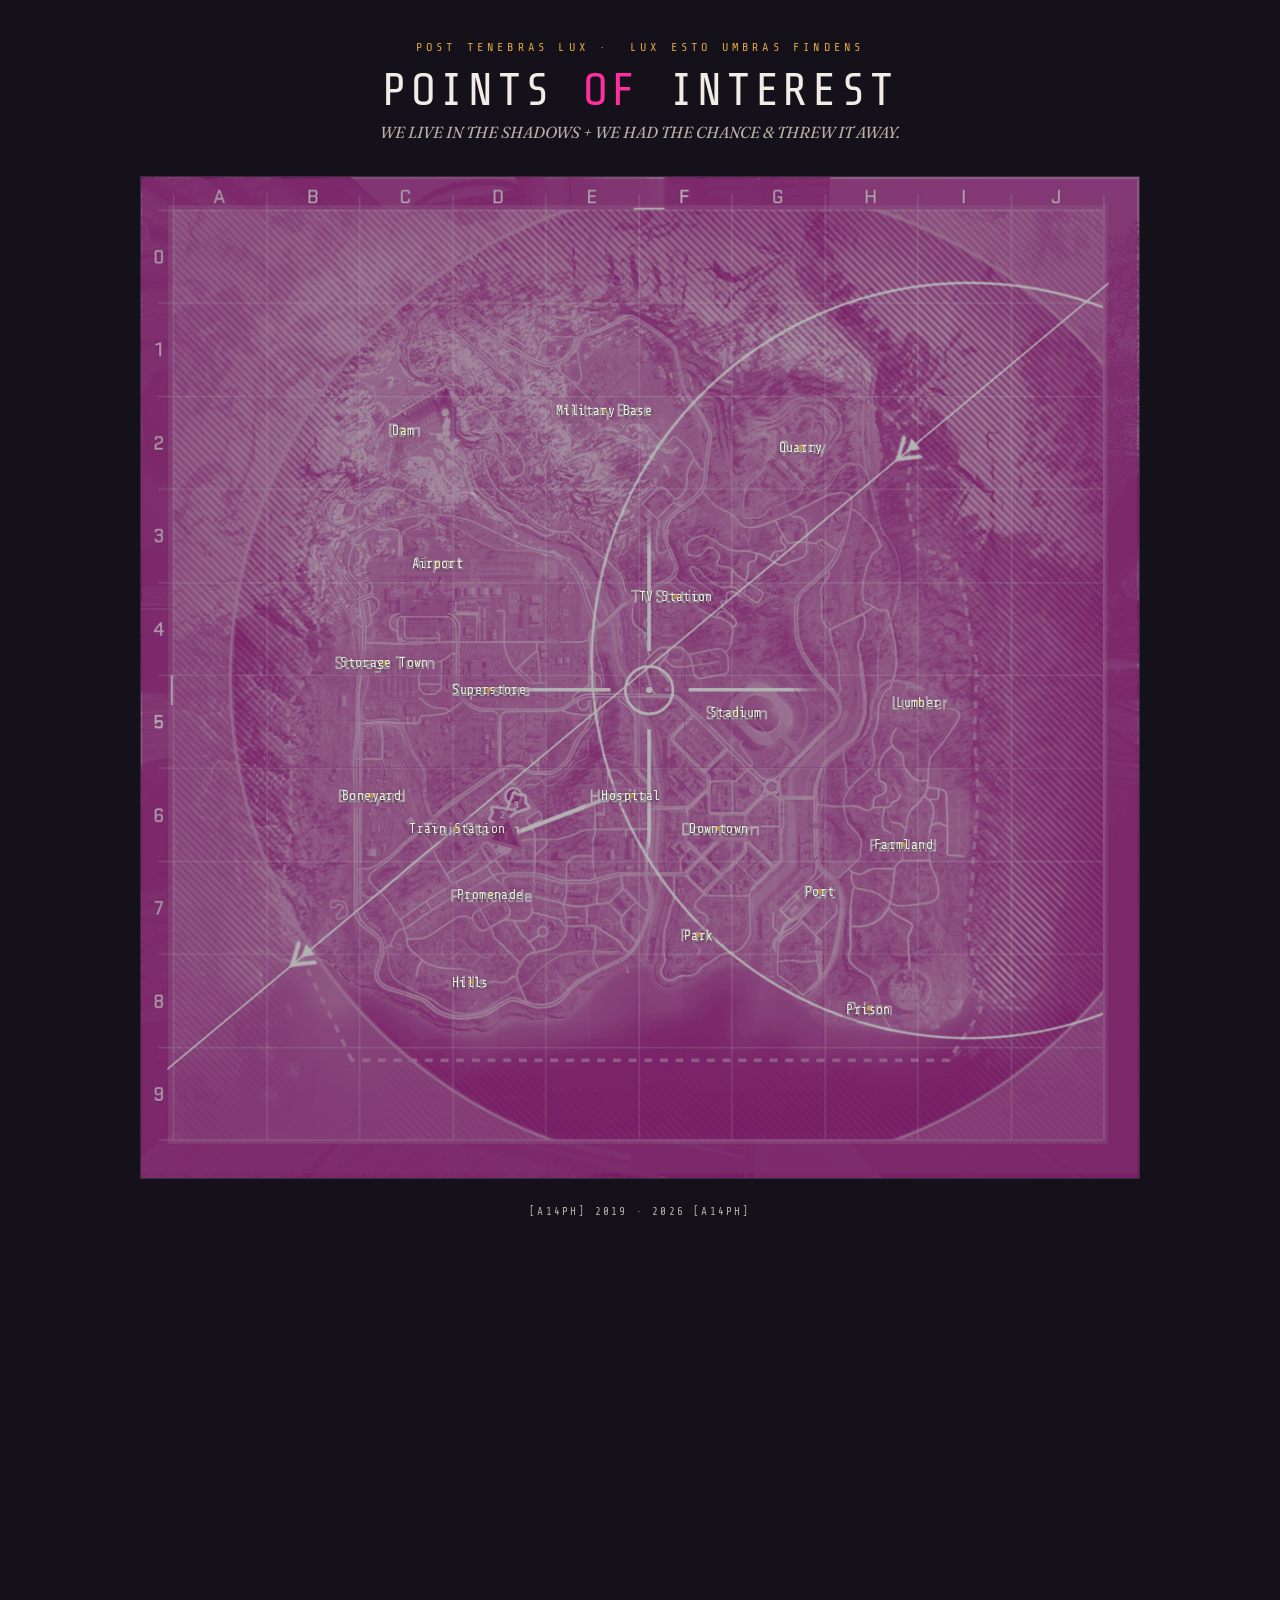
==== index.html @ 07401b6f "Update index.html" ====
<!doctype html>
<html lang="en">
<head>
<meta charset="UTF-8">
<meta name="viewport" content="width=device-width, initial-scale=1">
<title>POINTS OF INTEREST.</title>
<link rel="stylesheet" href="style.css">
</head>
<body>

<main class="map-page">
  <div class="map-masthead">
    <div class="eyebrow">POST TENEBRAS LUX&nbsp;·&nbsp; LUX ESTO UMBRAS FINDENS</div>
    <h1>POINTS <span>OF</span> INTEREST</h1>
    <p>WE LIVE IN THE SHADOWS + WE HAD THE CHANCE & THREW IT AWAY.</p>
  </div>

  <div class="map-frame" id="mapFrame">
    <img src="POINTS_MAP_PINK.png" alt="Map of points of interest">
    <!-- waypoints are injected by script.js from locations.js -->
  </div>

  <div class="map-footer">[A14PH] 2019 · 2026 [A14PH]</div><p>
    <iframe allow="autoplay *; encrypted-media *;" frameborder="0" height="450" style="width:100%;max-width:660px;overflow:hidden;background:transparent;" sandbox="allow-forms allow-popups allow-same-origin allow-scripts allow-storage-access-by-user-activation allow-top-navigation-by-user-activation" src="https://embed.music.apple.com/us/playlist/points-of-interest-full/pl.u-xkoYilNmY9"></iframe>
  </p>

  
</main>

<script src="locations.js"></script>
<script>
  const frame = document.getElementById('mapFrame');
  LOCATIONS.forEach(loc => {
    const a = document.createElement('a');
    a.className = 'waypoint';
    a.href = 'location.html?loc=' + encodeURIComponent(loc.name);
    a.style.left = loc.x + '%';
    a.style.top = loc.y + '%';
    a.textContent = loc.name;
    a.setAttribute('aria-label', loc.name + ', grid ' + loc.grid);
    frame.appendChild(a);
  });
</script>



  
</body>
</html>
---- style.css ----
@import url('https://fonts.googleapis.com/css2?family=Share+Tech+Mono&family=Fraunces:ital,opsz,wght@0,9..144,400;0,9..144,500;1,9..144,400&display=swap');

:root {
  --ink:      #f2ece6;
  --ink-dim:  #b9aea6;
  --void:     #14111a;
  --void-2:   #1c1720;
  --pink:     #ff2f9e;
  --pink-dim: rgba(255, 47, 158, 0.35);
  --amber:    #d9a441;
  --line:     rgba(242, 236, 230, 0.14);
  --mono: 'Share Tech Mono', monospace;
  --serif: 'Fraunces', Georgia, serif;
}

* { box-sizing: border-box; }

html, body {
  margin: 0;
  background: var(--void);
  color: var(--ink);
  font-family: var(--serif);
}

a { color: inherit; }

::selection { background: var(--pink-dim); }

/* ---------- INDEX / MAP PAGE ---------- */

.map-page {
  min-height: 100vh;
  display: flex;
  flex-direction: column;
  align-items: center;
  padding: 40px 20px 80px;
}

.map-masthead {
  width: 100%;
  max-width: 1000px;
  text-align: center;
  margin-bottom: 34px;
}

.map-masthead .eyebrow {
  font-family: var(--mono);
  letter-spacing: 0.35em;
  font-size: 12px;
  color: var(--amber);
  text-transform: uppercase;
}

.map-masthead h1 {
  font-family: var(--mono);
  font-weight: 400;
  font-size: clamp(28px, 5vw, 46px);
  letter-spacing: 0.08em;
  margin: 10px 0 6px;
  text-transform: uppercase;
}

.map-masthead h1 span { color: var(--pink); }

.map-masthead p {
  font-family: var(--serif);
  font-style: italic;
  color: var(--ink-dim);
  font-size: 16px;
  max-width: 560px;
  margin: 0 auto;
}

.map-frame {
  position: relative;
  width: 100%;
  max-width: 1000px;
  border: 1px solid var(--line);
}

.map-frame img {
  display: block;
  width: 100%;
  height: auto;
  filter: saturate(0.55) brightness(0.7);
}

.waypoint {
  position: absolute;
  transform: translate(-50%, -50%);
  text-decoration: none;
  font-family: var(--mono);
  font-size: clamp(9px, 1.15vw, 13px);
  letter-spacing: 0.03em;
  color: var(--ink);
  padding: 3px 7px;
  white-space: nowrap;
  text-shadow: 0 1px 3px rgba(0,0,0,0.8);
  border: 1px solid transparent;
  transition: color 0.15s ease, border-color 0.15s ease, background 0.15s ease;
}

.waypoint::before {
  content: "";
  position: absolute;
  left: 50%;
  top: 50%;
  width: 5px;
  height: 5px;
  border-radius: 50%;
  background: var(--amber);
  transform: translate(-50%, -50%);
  opacity: 0.85;
  z-index: -1;
}

.waypoint:hover,
.waypoint:focus-visible {
  color: var(--void);
  background: var(--pink);
  border-color: var(--pink);
  outline: none;
}

.map-footer {
  margin-top: 26px;
  font-family: var(--mono);
  font-size: 11px;
  letter-spacing: 0.2em;
  color: var(--ink-dim);
  text-transform: uppercase;
}

/* ---------- MEMOIR / LOCATION PAGE ---------- */

.entry-page {
  min-height: 100vh;
  display: flex;
  justify-content: center;
  padding: 60px 24px 120px;
}

.entry {
  width: 100%;
  max-width: 640px;
}

.back-link {
  display: inline-flex;
  align-items: center;
  gap: 8px;
  font-family: var(--mono);
  font-size: 12px;
  letter-spacing: 0.15em;
  text-transform: uppercase;
  text-decoration: none;
  color: var(--ink-dim);
  border-bottom: 1px solid transparent;
  transition: color 0.15s ease, border-color 0.15s ease;
}

.back-link:hover { color: var(--pink); border-color: var(--pink); }

.locator {
  margin-top: 40px;
  display: inline-flex;
  align-items: center;
  gap: 10px;
  font-family: var(--mono);
  font-size: 12px;
  letter-spacing: 0.25em;
  color: var(--amber);
  text-transform: uppercase;
}

.locator .dot {
  width: 6px;
  height: 6px;
  border-radius: 50%;
  background: var(--amber);
}

.entry h1 {
  font-family: var(--serif);
  font-weight: 500;
  font-size: clamp(34px, 6vw, 54px);
  line-height: 1.05;
  margin: 14px 0 40px;
}

.entry-body {
  font-size: 19px;
  line-height: 1.75;
  color: var(--ink);
}

.entry-body p { margin: 0 0 1.3em; }

.entry-body h2 {
  font-family: var(--serif);
  font-weight: 500;
  font-size: 24px;
  margin: 2em 0 0.6em;
  color: var(--pink);
}

.entry-body blockquote {
  margin: 1.8em 0;
  padding-left: 20px;
  border-left: 2px solid var(--pink-dim);
  font-style: italic;
  color: var(--ink-dim);
}

.entry-body a { color: var(--pink); }

.entry-body hr {
  border: none;
  border-top: 1px solid var(--line);
  margin: 2.5em 0;
}

.state-message {
  font-family: var(--mono);
  font-size: 13px;
  color: var(--ink-dim);
  letter-spacing: 0.05em;
}

@media (max-width: 560px) {
  .waypoint { padding: 2px 5px; }
}
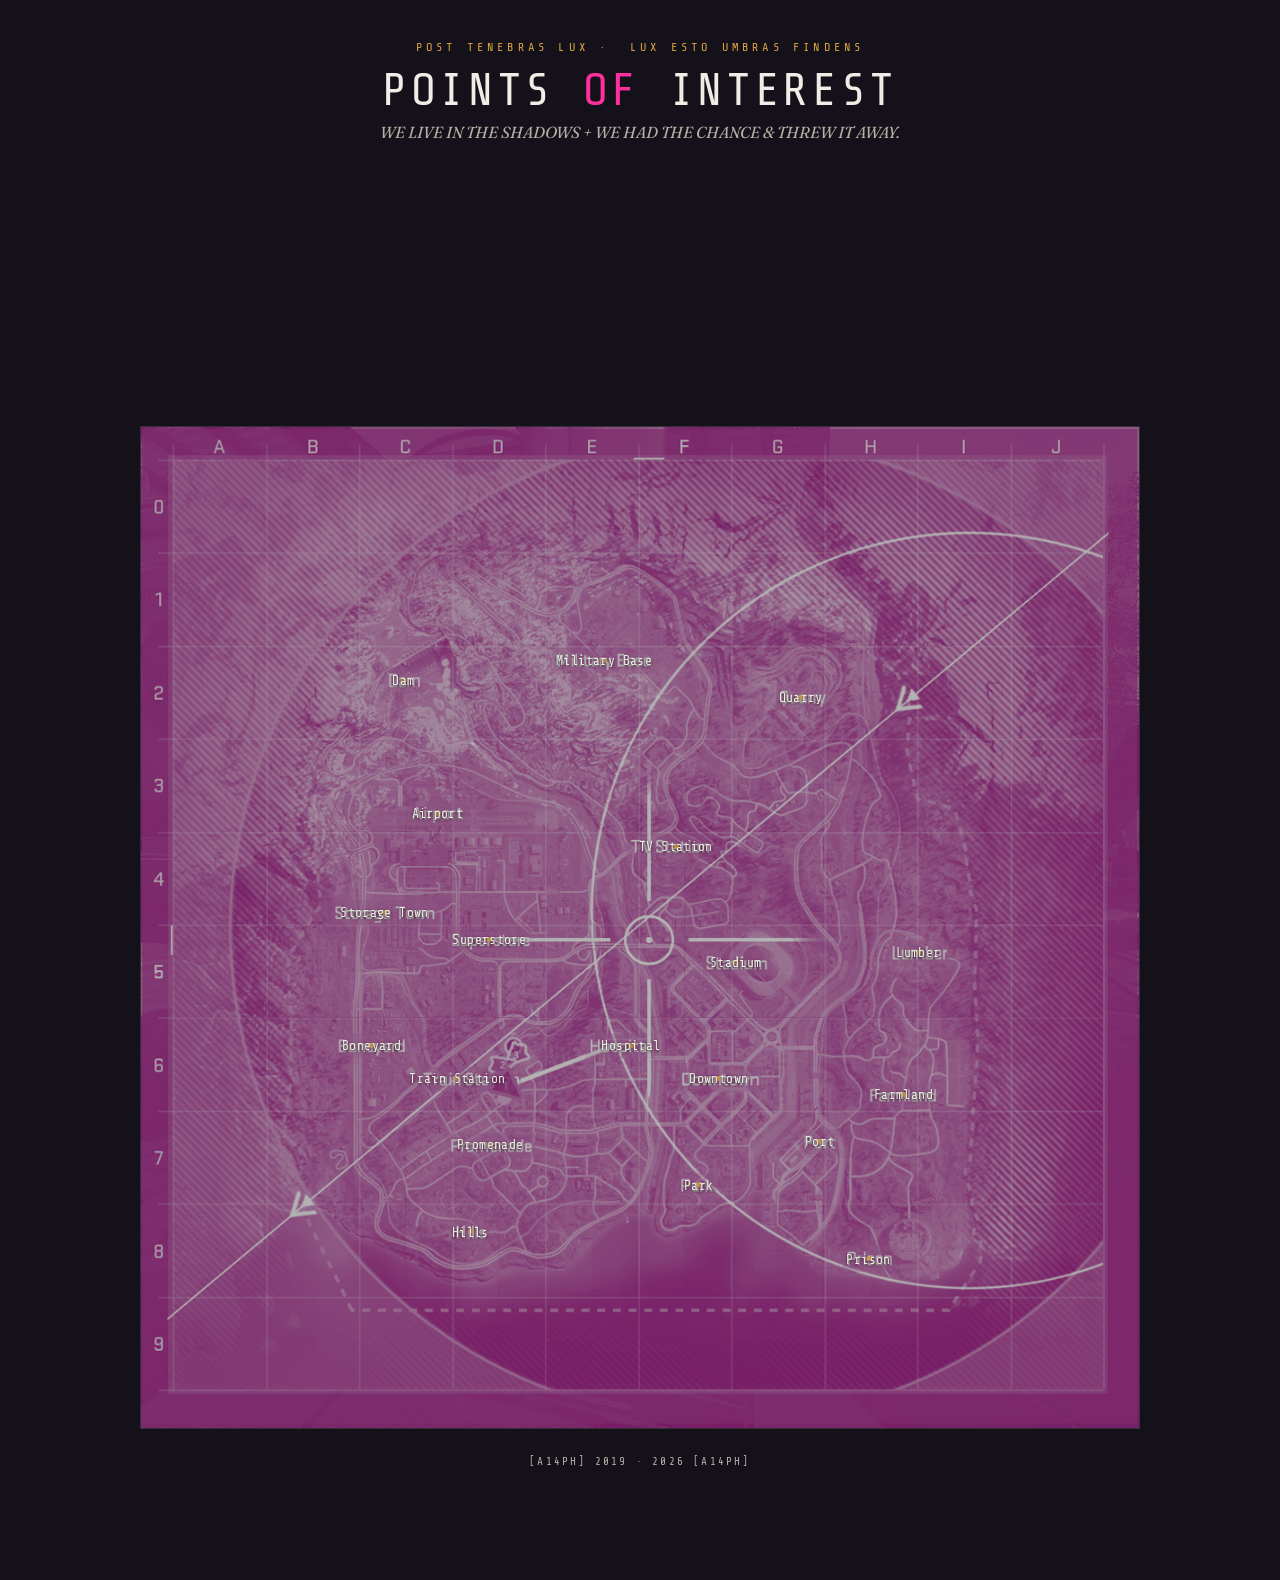
==== commit e20567eb: "Update index.html" ====
--- a/index.html
+++ b/index.html
@@ -14,14 +14,14 @@
     <h1>POINTS <span>OF</span> INTEREST</h1>
     <p>WE LIVE IN THE SHADOWS + WE HAD THE CHANCE & THREW IT AWAY.</p>
   </div>
-
+<iframe allow="autoplay *; encrypted-media *;" frameborder="0" height="250" style="width:100%;max-width:660px;overflow:hidden;background:transparent;" sandbox="allow-forms allow-popups allow-same-origin allow-scripts allow-storage-access-by-user-activation allow-top-navigation-by-user-activation" src="https://embed.music.apple.com/us/playlist/points-of-interest-full/pl.u-xkoYilNmY9"></iframe>
   <div class="map-frame" id="mapFrame">
     <img src="POINTS_MAP_PINK.png" alt="Map of points of interest">
     <!-- waypoints are injected by script.js from locations.js -->
   </div>
 
   <div class="map-footer">[A14PH] 2019 · 2026 [A14PH]</div><p>
-    <iframe allow="autoplay *; encrypted-media *;" frameborder="0" height="450" style="width:100%;max-width:660px;overflow:hidden;background:transparent;" sandbox="allow-forms allow-popups allow-same-origin allow-scripts allow-storage-access-by-user-activation allow-top-navigation-by-user-activation" src="https://embed.music.apple.com/us/playlist/points-of-interest-full/pl.u-xkoYilNmY9"></iframe>
+    
   </p>
 
   
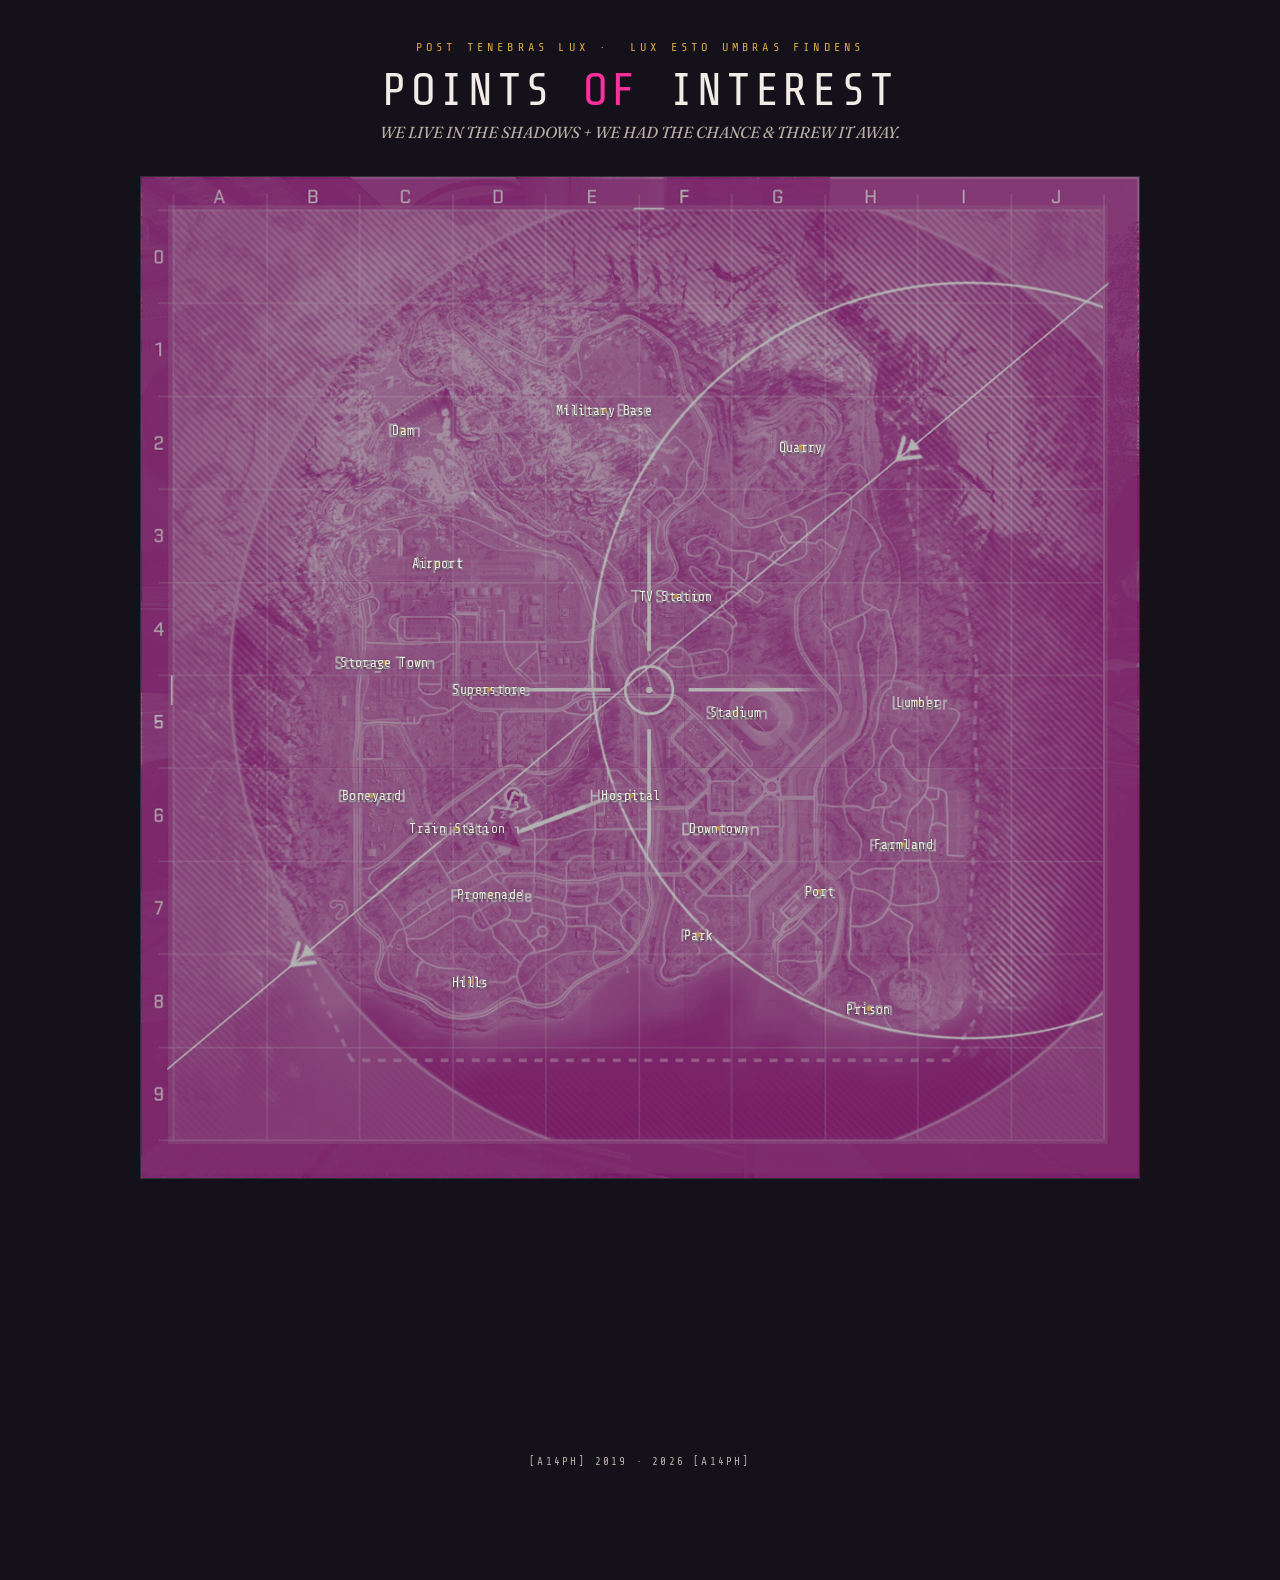
==== commit 91b9a539: "Remove duplicate iframe in index.html Removed duplicate iframe for Apple Music playlist." ====
--- a/index.html
+++ b/index.html
@@ -14,12 +14,12 @@
     <h1>POINTS <span>OF</span> INTEREST</h1>
     <p>WE LIVE IN THE SHADOWS + WE HAD THE CHANCE & THREW IT AWAY.</p>
   </div>
-<iframe allow="autoplay *; encrypted-media *;" frameborder="0" height="250" style="width:100%;max-width:660px;overflow:hidden;background:transparent;" sandbox="allow-forms allow-popups allow-same-origin allow-scripts allow-storage-access-by-user-activation allow-top-navigation-by-user-activation" src="https://embed.music.apple.com/us/playlist/points-of-interest-full/pl.u-xkoYilNmY9"></iframe>
+
   <div class="map-frame" id="mapFrame">
     <img src="POINTS_MAP_PINK.png" alt="Map of points of interest">
     <!-- waypoints are injected by script.js from locations.js -->
   </div>
-
+<iframe allow="autoplay *; encrypted-media *;" frameborder="0" height="250" style="width:100%;max-width:660px;overflow:hidden;background:transparent;" sandbox="allow-forms allow-popups allow-same-origin allow-scripts allow-storage-access-by-user-activation allow-top-navigation-by-user-activation" src="https://embed.music.apple.com/us/playlist/points-of-interest-full/pl.u-xkoYilNmY9"></iframe>
   <div class="map-footer">[A14PH] 2019 · 2026 [A14PH]</div><p>
     
   </p>
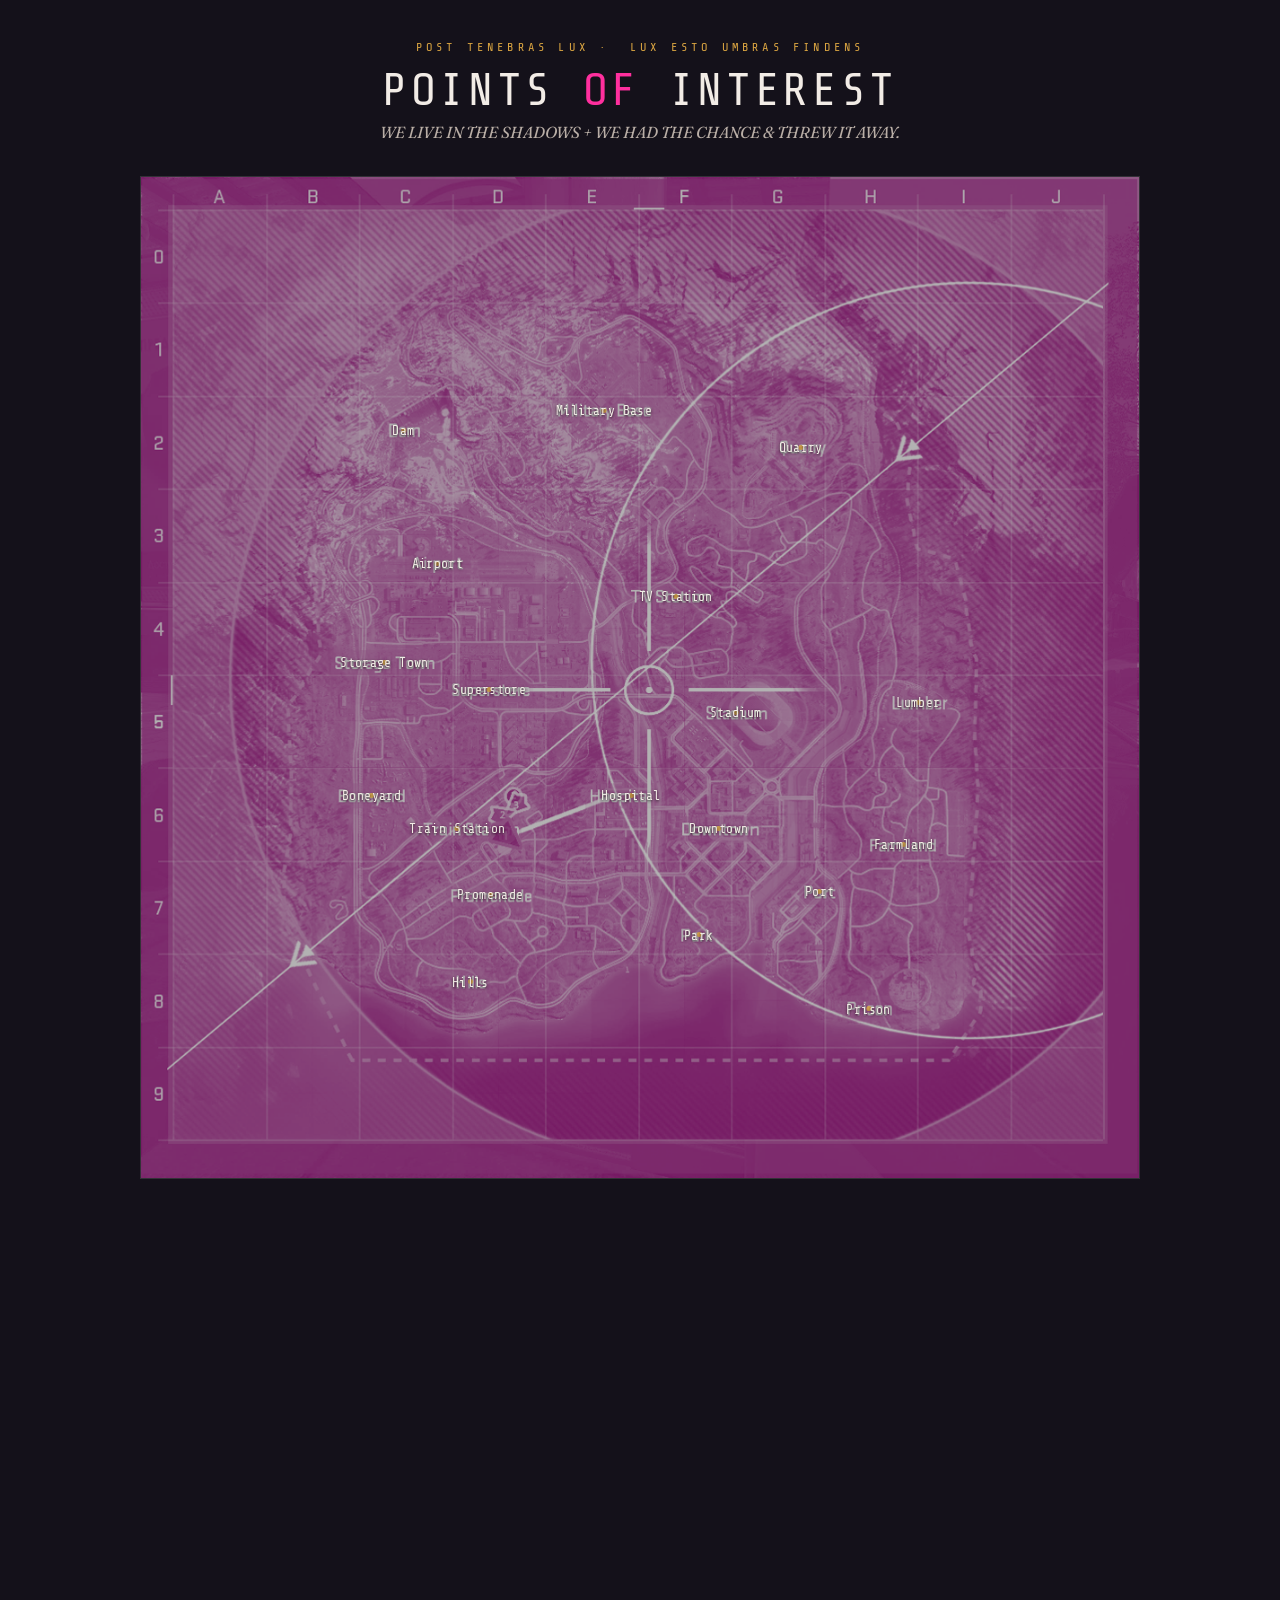
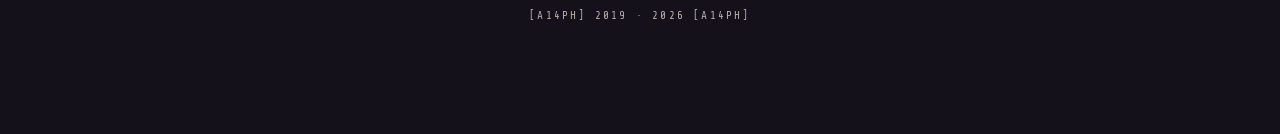
==== commit 9ef758a1: "Insert new iframe for playlist below map Added a new iframe for additional content below the map fra" ====
--- a/index.html
+++ b/index.html
@@ -19,7 +19,12 @@
     <img src="POINTS_MAP_PINK.png" alt="Map of points of interest">
     <!-- waypoints are injected by script.js from locations.js -->
   </div>
-<iframe allow="autoplay *; encrypted-media *;" frameborder="0" height="250" style="width:100%;max-width:660px;overflow:hidden;background:transparent;" sandbox="allow-forms allow-popups allow-same-origin allow-scripts allow-storage-access-by-user-activation allow-top-navigation-by-user-activation" src="https://embed.music.apple.com/us/playlist/points-of-interest-full/pl.u-xkoYilNmY9"></iframe>
+
+  <div>
+<iframe allow="autoplay *; encrypted-media *;" frameborder="0" height="400" style="width:100%;max-width:660px;overflow:hidden;background:transparent;" sandbox="allow-forms allow-popups allow-same-origin allow-scripts allow-storage-access-by-user-activation allow-top-navigation-by-user-activation" src="https://embed.music.apple.com/us/playlist/points-of-interest-full/pl.u-xkoYilNmY9"></iframe>
+    
+  </div> 
+  
   <div class="map-footer">[A14PH] 2019 · 2026 [A14PH]</div><p>
     
   </p>
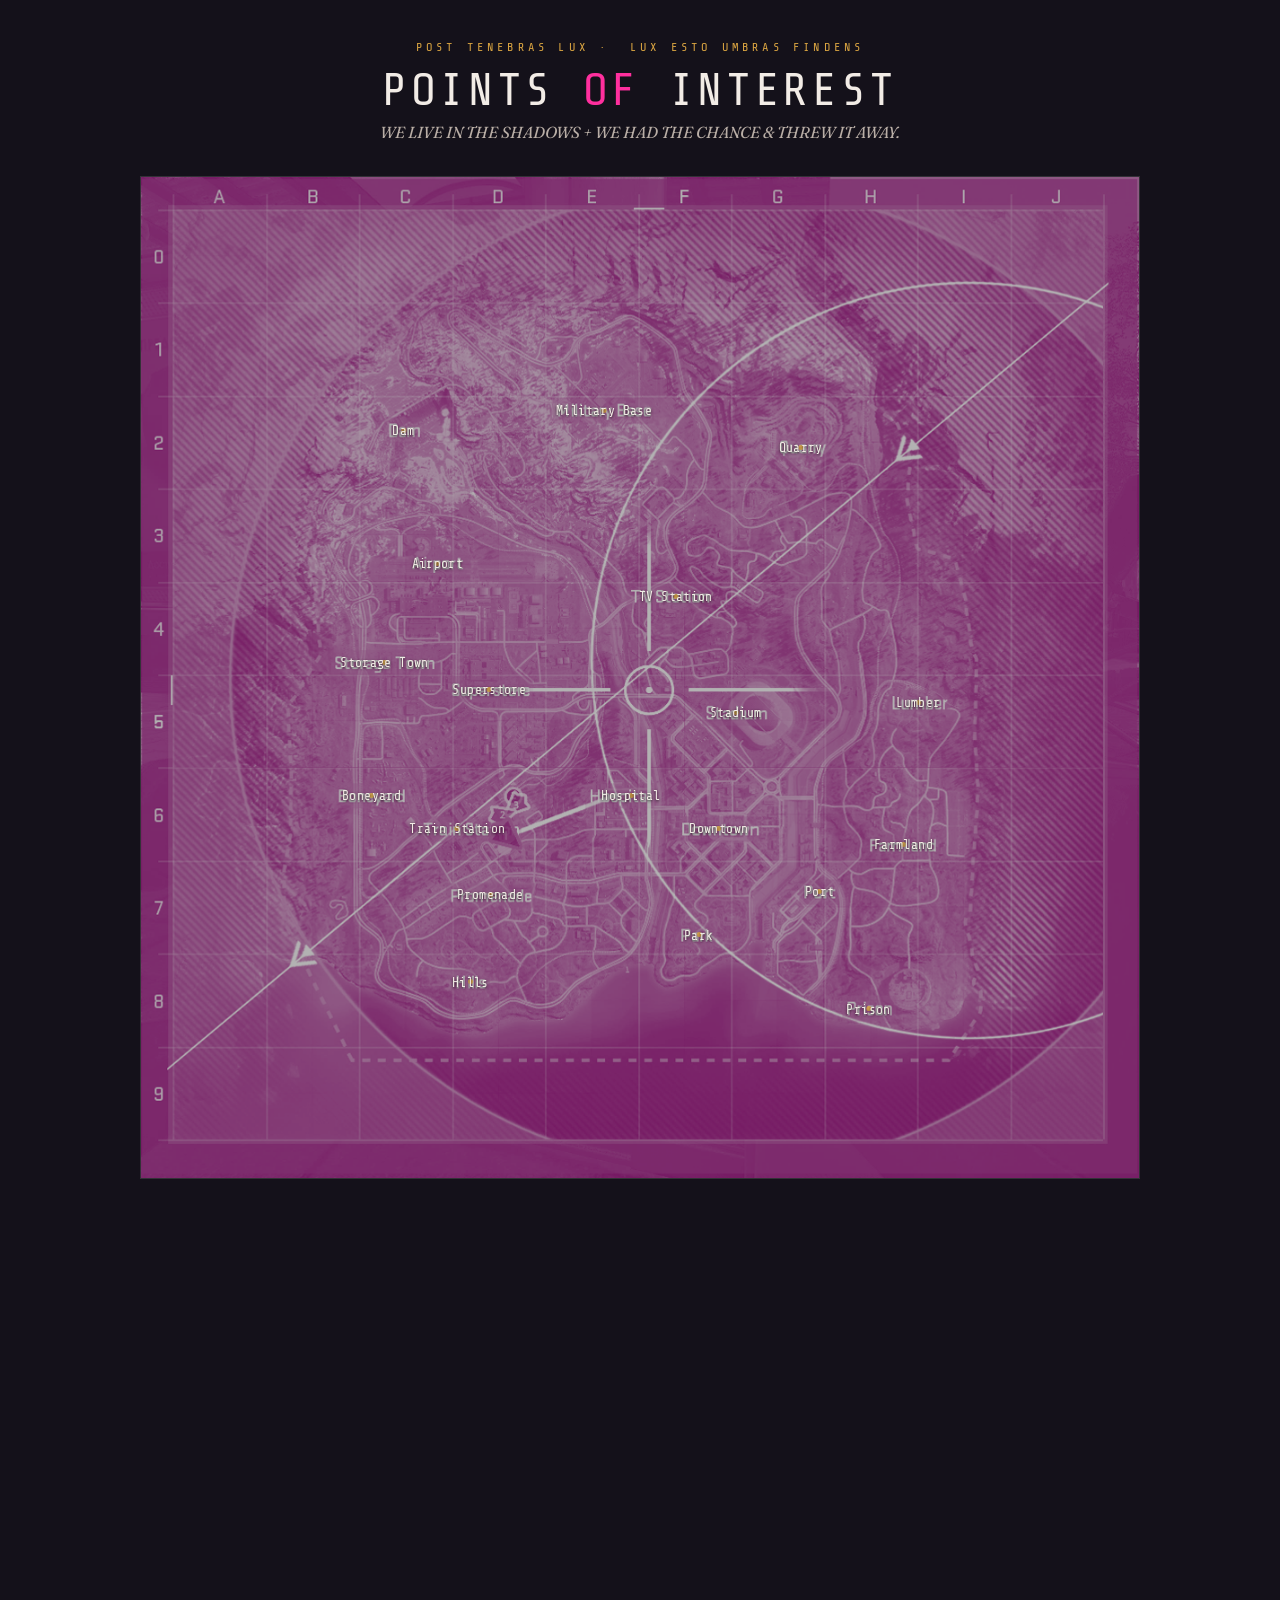
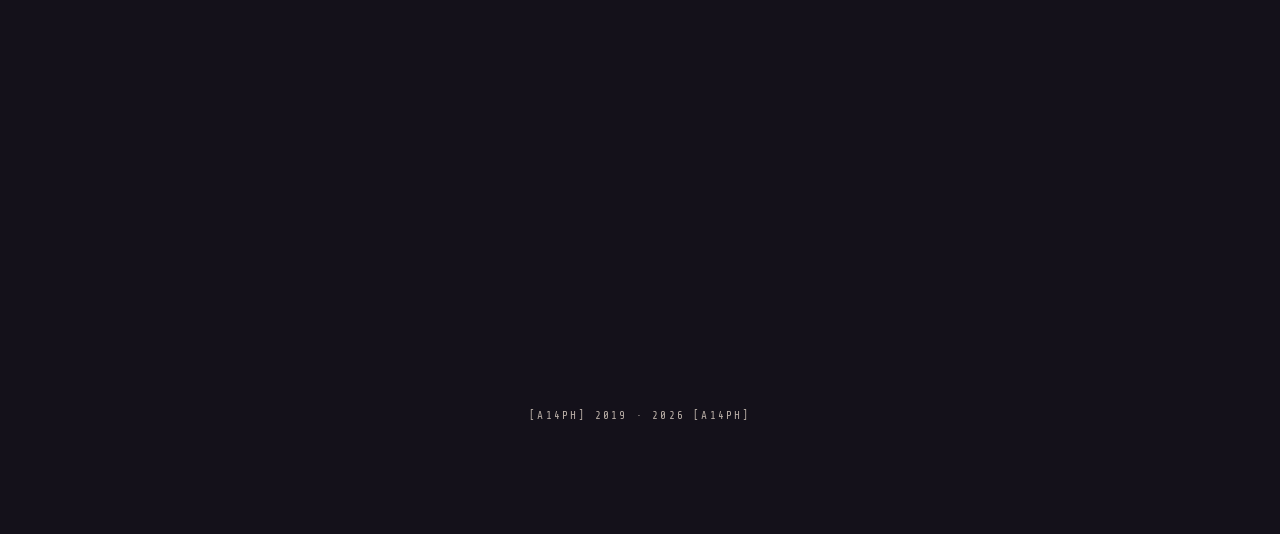
==== commit a32aa911: "Adjust iframe height from 400 to 800 Updated iframe height for better display." ====
--- a/index.html
+++ b/index.html
@@ -21,7 +21,7 @@
   </div>
 
   <div>
-<iframe allow="autoplay *; encrypted-media *;" frameborder="0" height="400" style="width:100%;max-width:660px;overflow:hidden;background:transparent;" sandbox="allow-forms allow-popups allow-same-origin allow-scripts allow-storage-access-by-user-activation allow-top-navigation-by-user-activation" src="https://embed.music.apple.com/us/playlist/points-of-interest-full/pl.u-xkoYilNmY9"></iframe>
+<iframe allow="autoplay *; encrypted-media *;" frameborder="0" height="800" style="width:100%;max-width:660px;overflow:hidden;background:transparent;" sandbox="allow-forms allow-popups allow-same-origin allow-scripts allow-storage-access-by-user-activation allow-top-navigation-by-user-activation" src="https://embed.music.apple.com/us/playlist/points-of-interest-full/pl.u-xkoYilNmY9"></iframe>
     
   </div> 
   
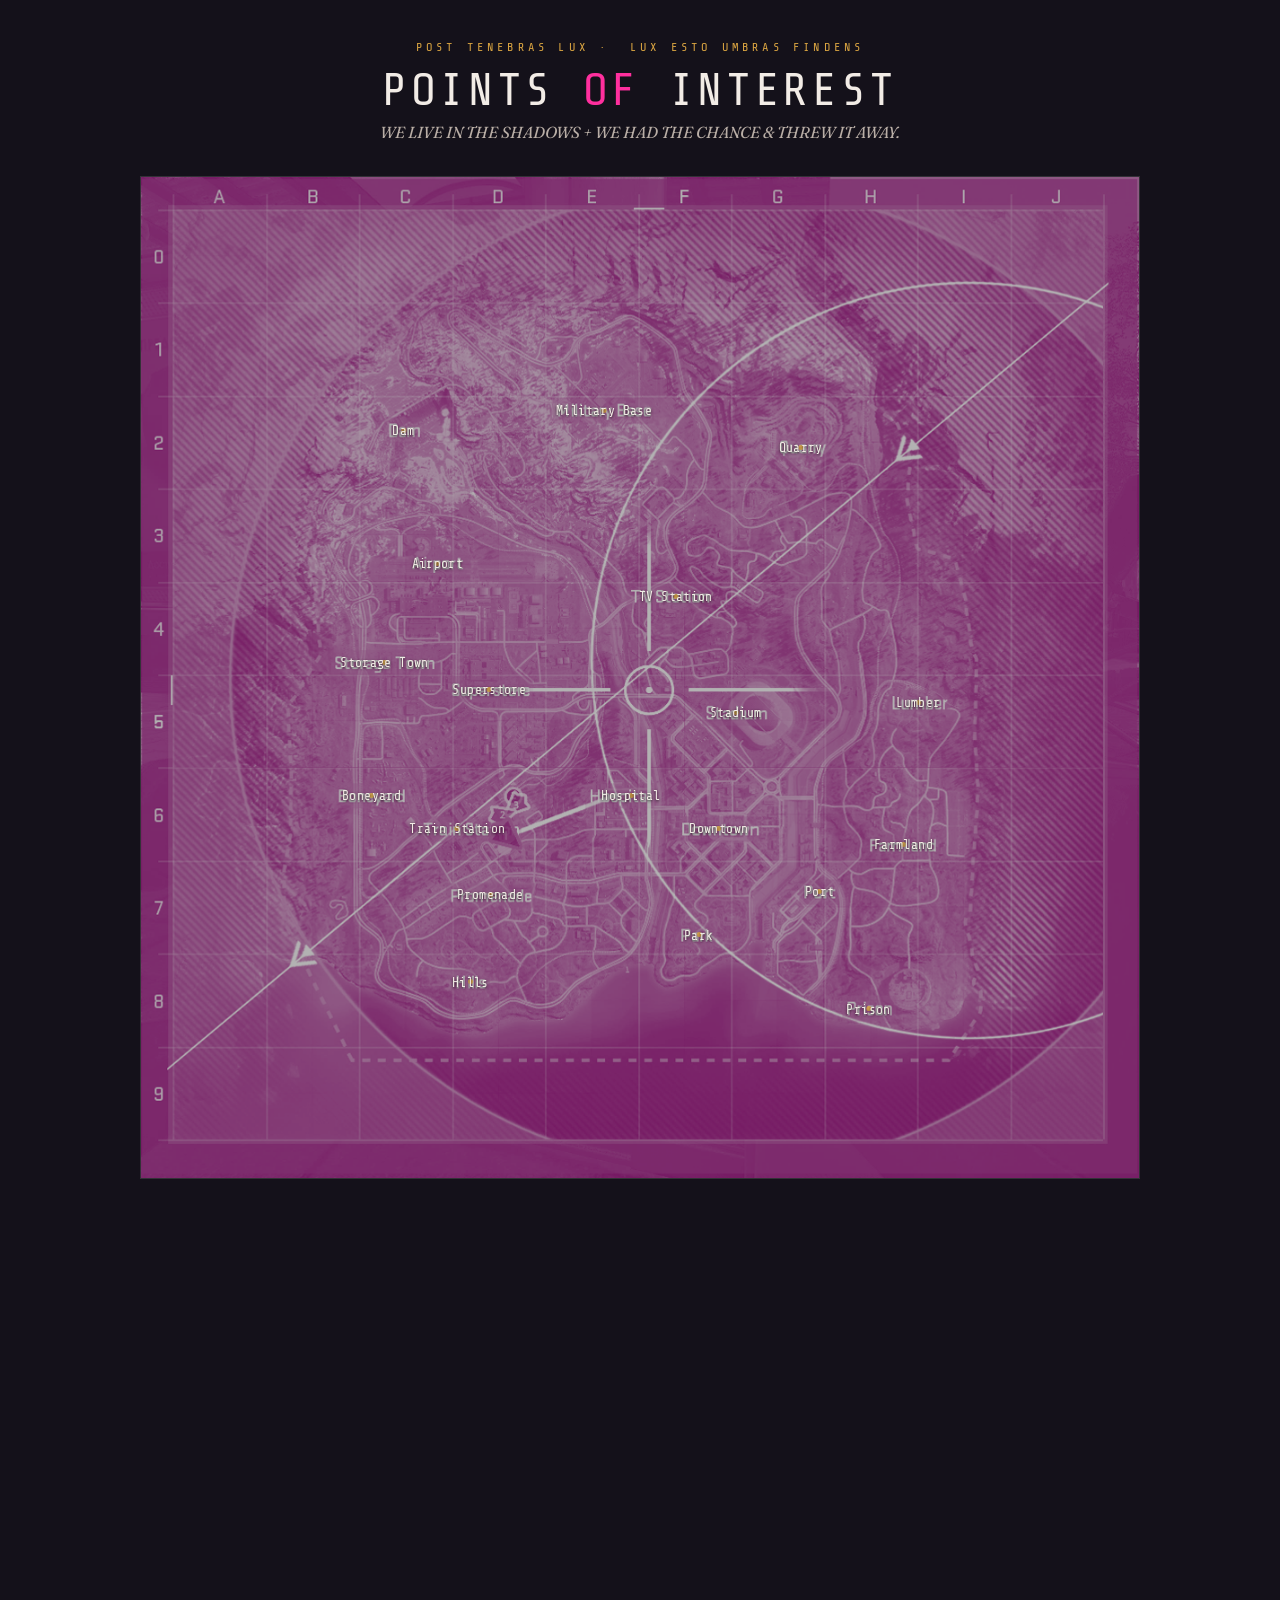
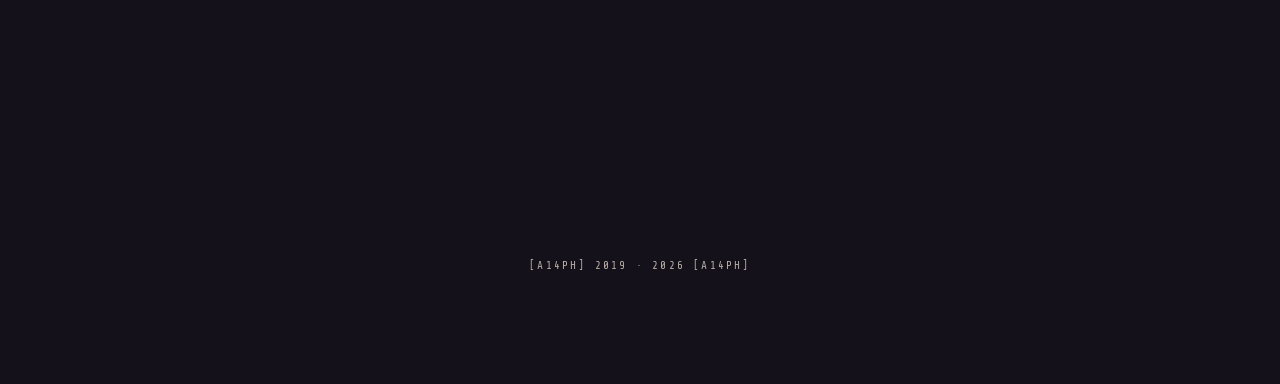
==== commit ddd74327: "Modify iframe height for better display Updated iframe to adjust height and maintain layout." ====
--- a/index.html
+++ b/index.html
@@ -21,7 +21,7 @@
   </div>
 
   <div>
-<iframe allow="autoplay *; encrypted-media *;" frameborder="0" height="800" style="width:100%;max-width:660px;overflow:hidden;background:transparent;" sandbox="allow-forms allow-popups allow-same-origin allow-scripts allow-storage-access-by-user-activation allow-top-navigation-by-user-activation" src="https://embed.music.apple.com/us/playlist/points-of-interest-full/pl.u-xkoYilNmY9"></iframe>
+<iframe allow="autoplay *; encrypted-media *;" frameborder="0" height="650" style="width:100%;max-width:660px;overflow:hidden;background:transparent;" sandbox="allow-forms allow-popups allow-same-origin allow-scripts allow-storage-access-by-user-activation allow-top-navigation-by-user-activation" src="https://embed.music.apple.com/us/playlist/points-of-interest-full/pl.u-xkoYilNmY9"></iframe>
     
   </div> 
   
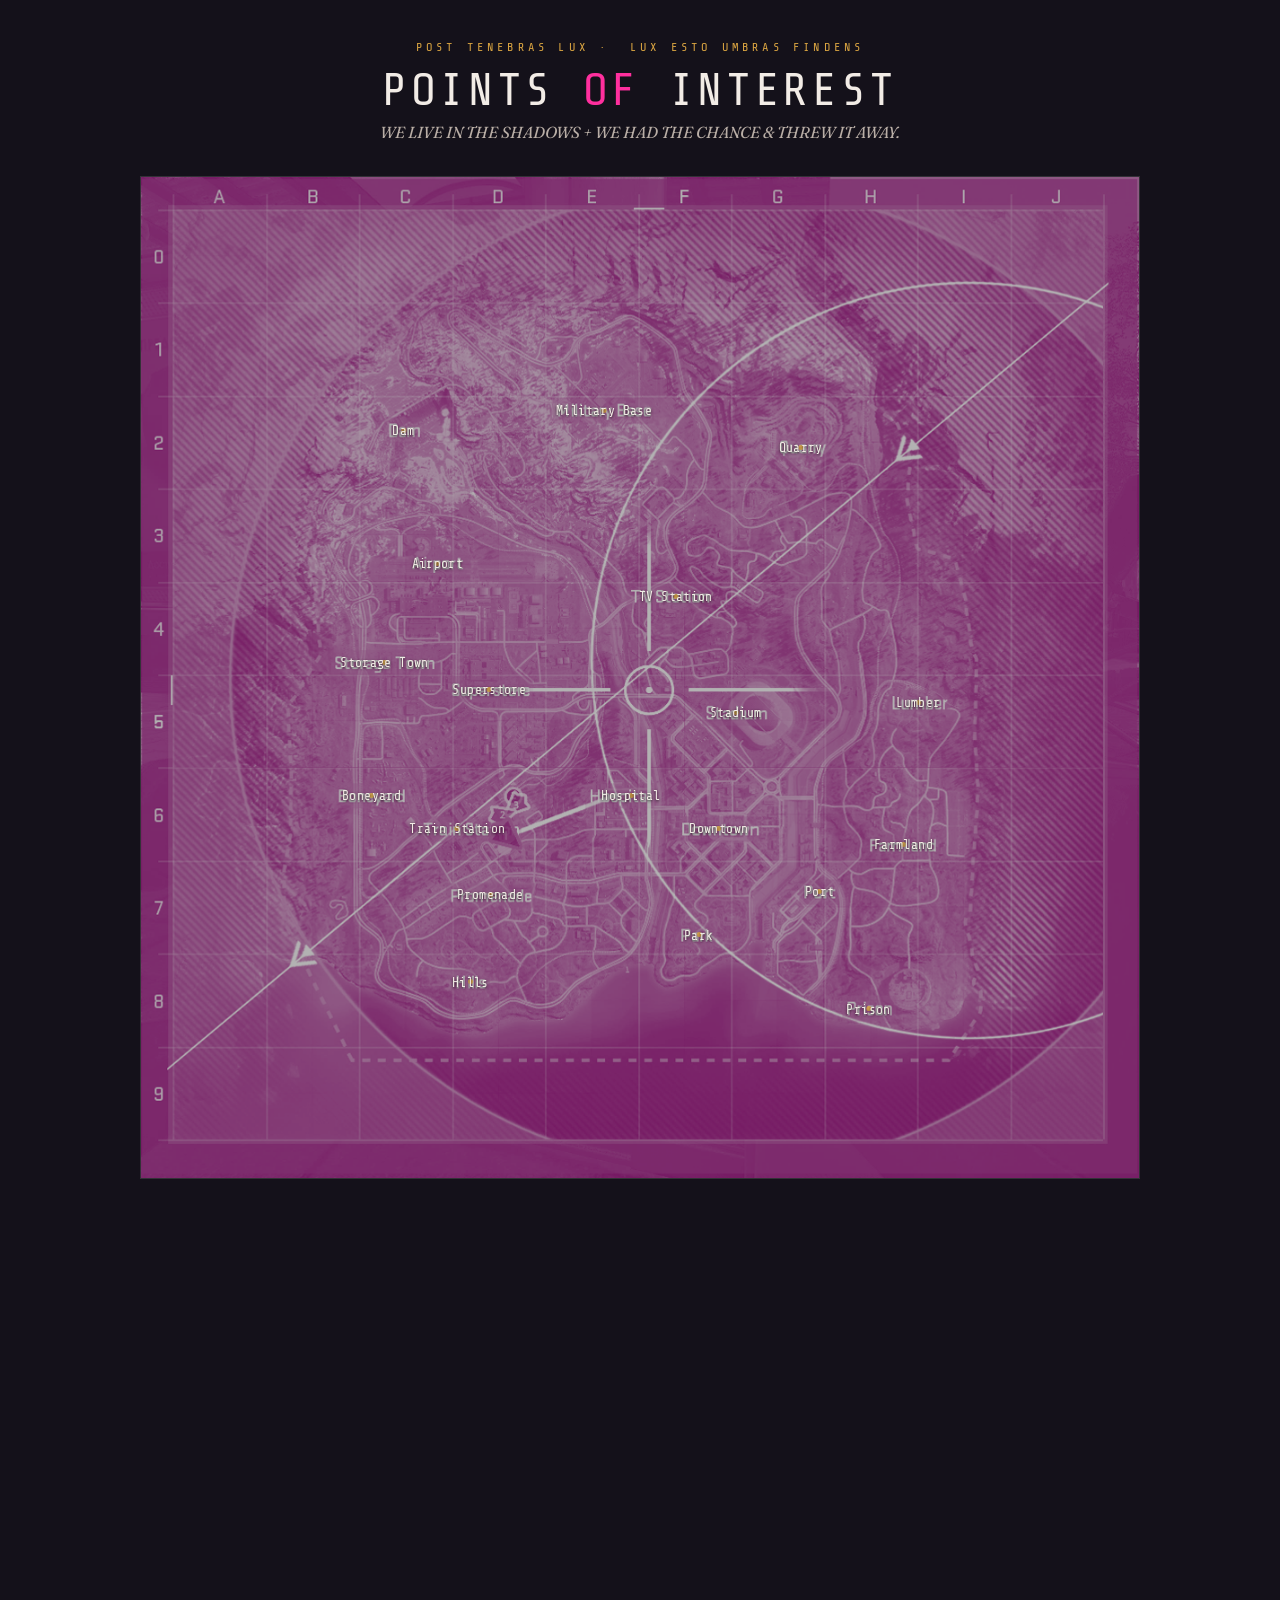
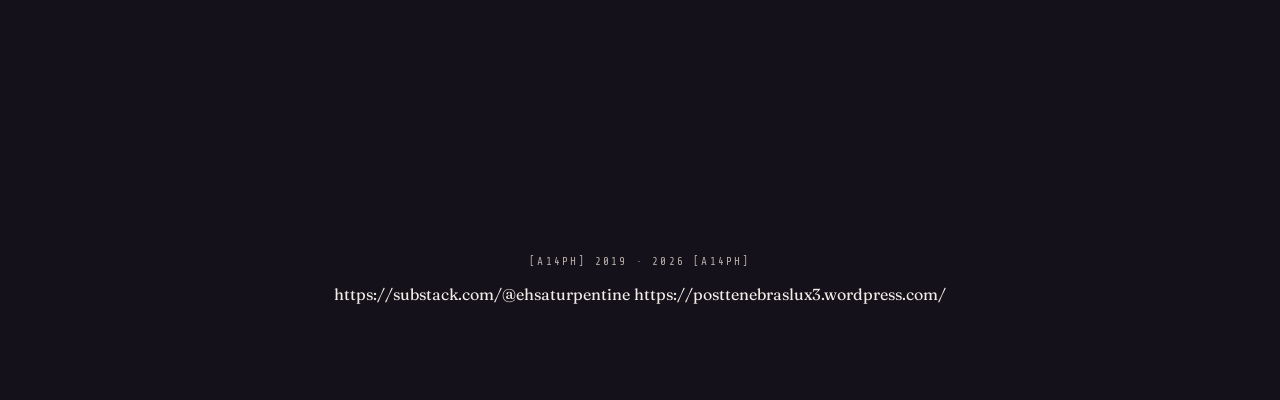
==== commit eb0d175b: "Update index.html" ====
--- a/index.html
+++ b/index.html
@@ -20,15 +20,13 @@
     <!-- waypoints are injected by script.js from locations.js -->
   </div>
 
-  <div>
-<iframe allow="autoplay *; encrypted-media *;" frameborder="0" height="650" style="width:100%;max-width:660px;overflow:hidden;background:transparent;" sandbox="allow-forms allow-popups allow-same-origin allow-scripts allow-storage-access-by-user-activation allow-top-navigation-by-user-activation" src="https://embed.music.apple.com/us/playlist/points-of-interest-full/pl.u-xkoYilNmY9"></iframe>
-    
-  </div> 
+ <iframe allow="autoplay *; encrypted-media *;" frameborder="0" height="650" style="width:100%;max-width:660px;overflow:hidden;background:transparent;" sandbox="allow-forms allow-popups allow-same-origin allow-scripts allow-storage-access-by-user-activation allow-top-navigation-by-user-activation" src="https://embed.music.apple.com/us/playlist/points-of-interest-full/pl.u-xkoYilNmY9"></iframe>
   
   <div class="map-footer">[A14PH] 2019 · 2026 [A14PH]</div><p>
-    
-  </p>
 
+    https://substack.com/@ehsaturpentine
+
+    https://posttenebraslux3.wordpress.com/
   
 </main>
 
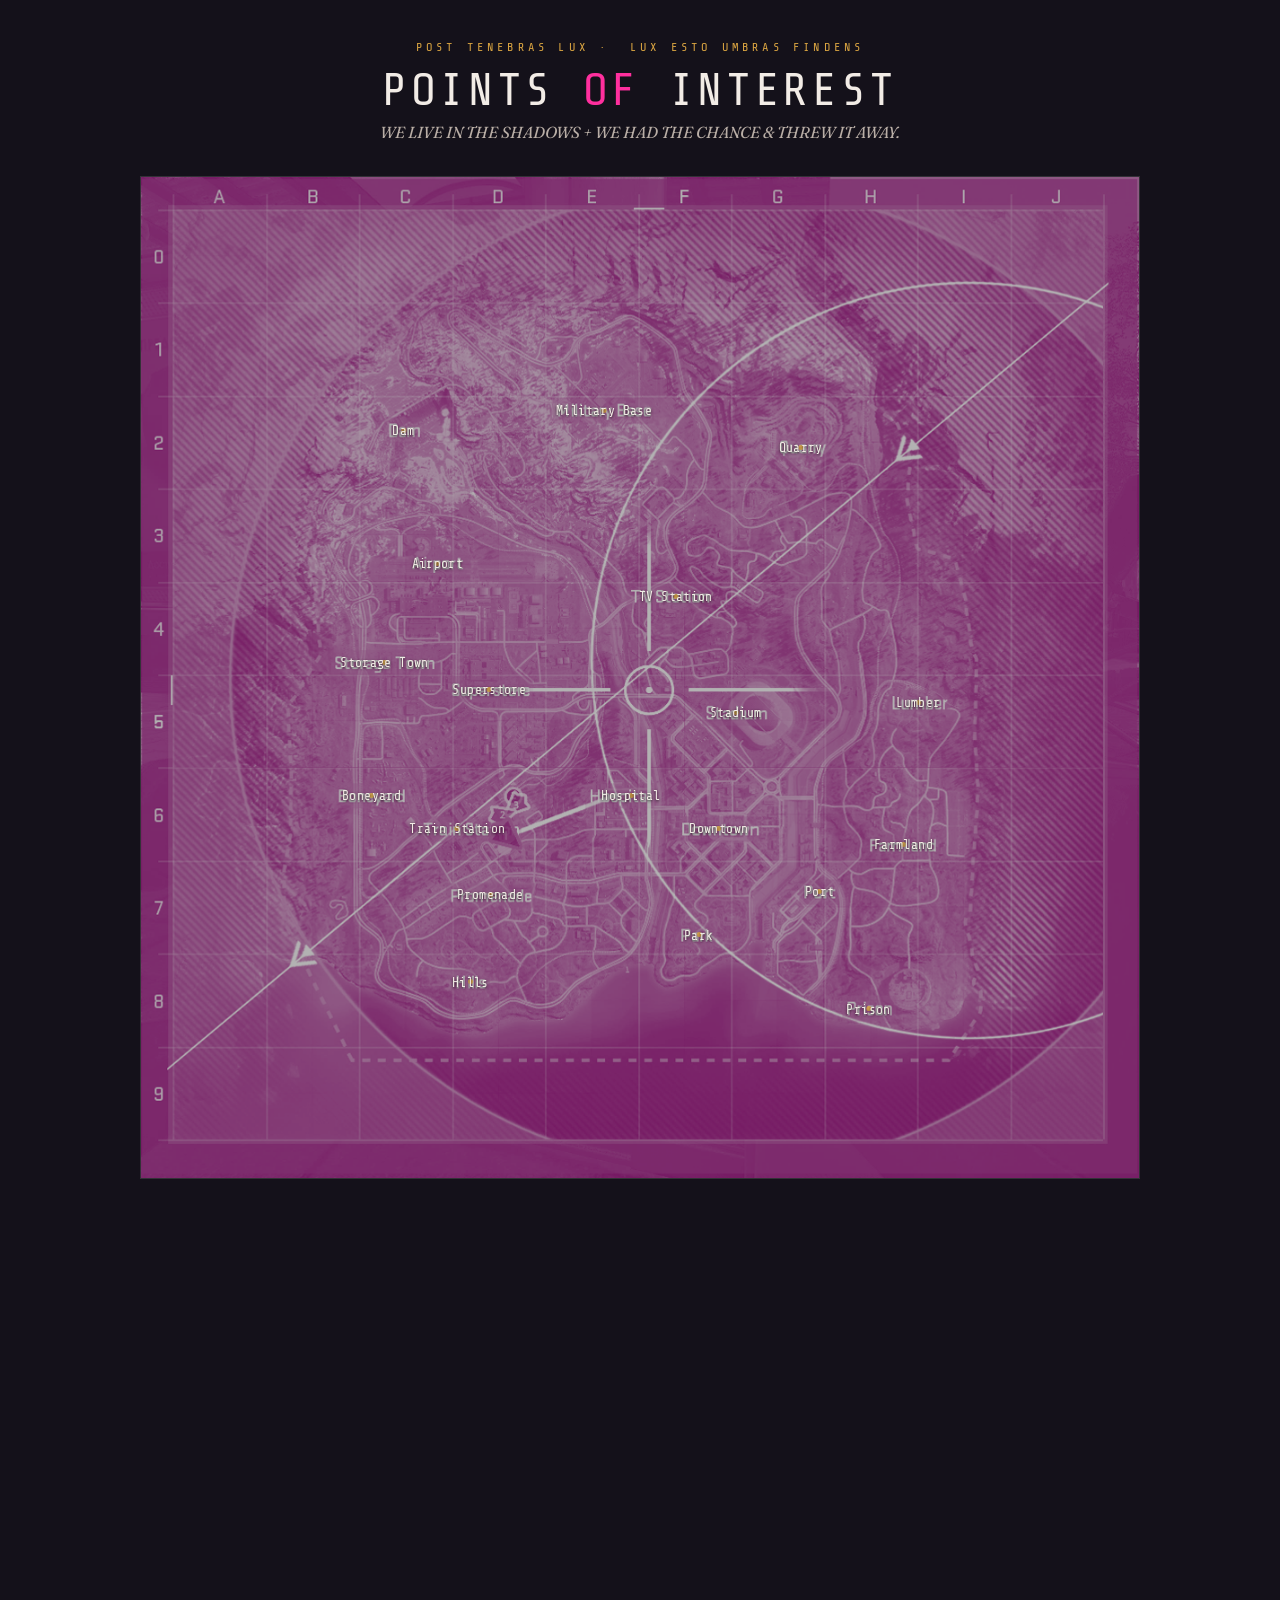
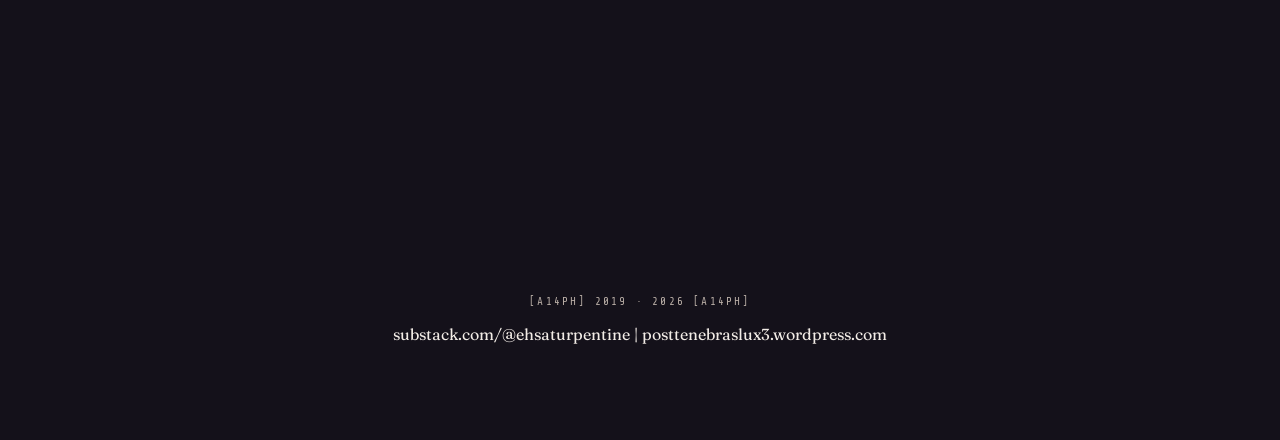
==== commit 9b320991: "Update index.html" ====
--- a/index.html
+++ b/index.html
@@ -19,14 +19,12 @@
     <img src="POINTS_MAP_PINK.png" alt="Map of points of interest">
     <!-- waypoints are injected by script.js from locations.js -->
   </div>
-
+<br><br>
  <iframe allow="autoplay *; encrypted-media *;" frameborder="0" height="650" style="width:100%;max-width:660px;overflow:hidden;background:transparent;" sandbox="allow-forms allow-popups allow-same-origin allow-scripts allow-storage-access-by-user-activation allow-top-navigation-by-user-activation" src="https://embed.music.apple.com/us/playlist/points-of-interest-full/pl.u-xkoYilNmY9"></iframe>
   
   <div class="map-footer">[A14PH] 2019 · 2026 [A14PH]</div><p>
 
-    https://substack.com/@ehsaturpentine
-
-    https://posttenebraslux3.wordpress.com/
+    substack.com/@ehsaturpentine | posttenebraslux3.wordpress.com
   
 </main>
 
